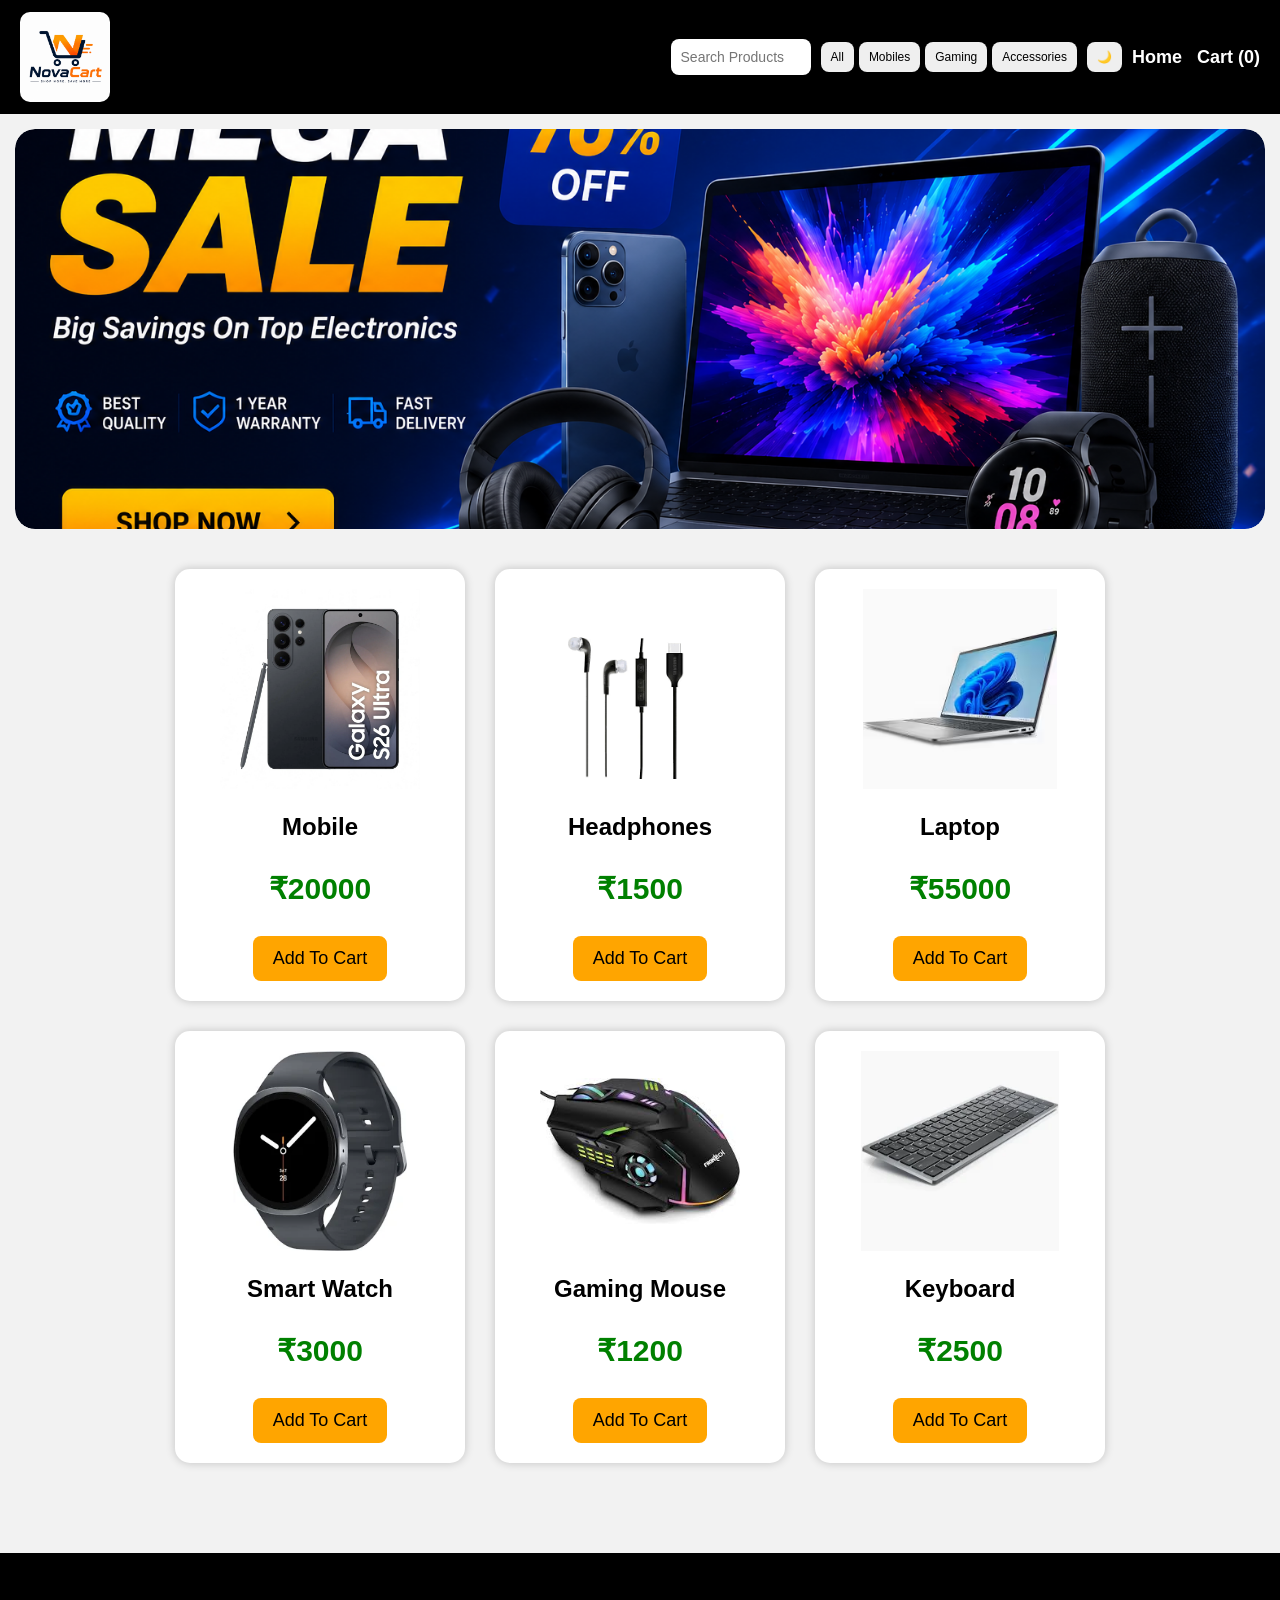
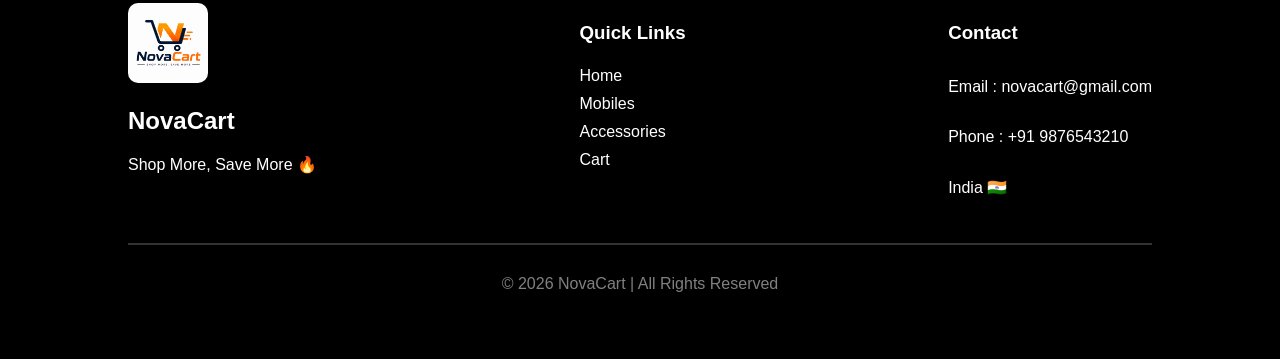
==== index.html @ a2e4e889 "Initial NovaCart project" ====
<!DOCTYPE html>
<html lang="en">

<head>
    <meta charset="UTF-8">
    <meta name="viewport" content="width=device-width, initial-scale=1.0">
    <title>NovaCart</title>
    <link rel="stylesheet" href="style.css">
</head>

<body>

    <nav>
        <img src="images/logo.png" class="logo">
        <div class="nav-right">
            <input type="text" placeholder="Search Products" id="search" onkeyup="searchProduct()">
            <div class="categories">
                <button onclick="filterProducts('all')">All</button>
                <button onclick="filterProducts('mobile')">Mobiles</button>
                <button onclick="filterProducts('gaming')">Gaming</button>
                <button onclick="filterProducts('accessories')">Accessories</button>
            </div>
            <button onclick="darkMode()">🌙</button>
       
            <div class="nav-links">
                <a href="index.html">Home</a>
                <a href="cart.html">Cart (<span id="cart-count">0</span>)</a>
            </div>
        </div>
    </nav>
  

    <div class="slider">
        <div class="slides">
            <img src="images/banner1.png">
            <img src="images/banner2.png">
            <img src="images/banner3.png">
            <img src="images/banner1.png">
        </div>
    </div>

    <div class="products">
        <div class="product" data-category="mobile">
            <img src="images/mobile.webp" onclick="openPopup('images/mobile.webp','Samsung S26 Ultra','12GB RAM | 256GB Storage',20000)">
            <h2>Mobile</h2>
            <p>₹20000</p>
            <button onclick="addToCart('Mobile',20000,'images/mobile.webp')">Add To Cart</button>
        </div>
        <div class="product" data-category="accessories">
            <img src="images/Samsung_Headphone.png" onclick="openPopup('images/Samsung_Headphone.png','Samsung Headphones','Noise Cancellation',1500)">
            <h2>Headphones</h2>
            <p>₹1500</p>
            <button onclick="addToCart('Headphones',1500,'images/Samsung_Headphone.png')">Add To Cart</button>
        </div>
        <div class="product" data-category="laptop">
            <img src="images/laptop.avif" onclick="openPopup('images/laptop.avif','Gaming Laptop','16GB RAM | RTX Graphics',55000)">
            <h2>Laptop</h2>
            <p>₹55000</p>
            <button onclick="addToCart('Laptop',55000,'images/laptop.avif')">Add To Cart</button>
        </div>
        <div class="product" data-category="accessories">
            <img src="images/smart_watch.webp" onclick="openPopup('images/smart_watch.webp','Smart Watch','Fitness Tracking',3000)">
            <h2>Smart Watch</h2>
            <p>₹3000</p>
            <button onclick="addToCart('Smart Watch',3000,'images/smart_watch.webp')">Add To Cart</button>
        </div>
        <div class="product" data-category="gaming">
            <img src="images/gaming_mouse.jpg" onclick="openPopup('images/gaming_mouse.jpg','Gaming Mouse','RGB Gaming Mouse',1200)">
            <h2>Gaming Mouse</h2>
            <p>₹1200</p>
            <button onclick="addToCart('Gaming Mouse',1200,'images/gaming_mouse.jpg')">Add To Cart</button>
        </div>
        <div class="product" data-category="accessories">
            <img src="images/keyboard.webp" onclick="openPopup('images/keyboard.webp','Mechanical Keyboard','RGB Keyboard',2500)">
            <h2>Keyboard</h2>
            <p>₹2500</p>
            <button onclick="addToCart('Keyboard',2500,'images/keyboard.webp')">Add To Cart</button>
        </div>
    </div>

    <div class="popup" id="popup">
        <div class="popup-content">
            <span class="close" onclick="closePopup()">✖</span>
            <img id="popup-img">
            <h2 id="popup-title"></h2>
            <p id="popup-desc"></p>
            <h3 id="popup-price"></h3>
            <button id="popup-cart-btn">Add To Cart</button>
        </div>
    </div>

    <footer class="footer">
        <div class="footer-content">
            <div class="footer-logo">
                <img src="images/logo.png" alt="NovaCart">
                <h2>NovaCart</h2>
                <p>Shop More, Save More 🔥</p>
            </div>
            <div class="footer-links">
                <h3>Quick Links</h3>
                <a href="#">Home</a>
                <a href="#">Mobiles</a>
                <a href="#">Accessories</a>
                <a href="#">Cart</a>
            </div>
            <div class="footer-contact">
                <h3>Contact</h3>
                <p>Email : novacart@gmail.com</p>
                <p>Phone : +91 9876543210</p>
                <p>India 🇮🇳</p>
            </div>
        </div>
        <hr>
        <p class="copyright">© 2026 NovaCart | All Rights Reserved</p>
    </footer>

    <div id="toast">✅ Added To Cart</div>

    <script src="script.js"></script>

</body>
</html>
---- style.css ----
body{
    margin: 0;
    padding: 0;
    font-family: Arial;
    background: #f2f2f2;
}

nav{
    background: black;
    padding: 12px 20px;
    display: flex;
    justify-content: space-between;
    align-items: center;
    position: sticky;
    top: 0;
    z-index: 99999;
    width: 100%;
    box-sizing: border-box;
    flex-wrap: nowrap;
}

.logo{
    width: 90px;
    height: auto;
    border-radius: 10px;
    flex-shrink: 0;
}

.nav-right{
    display: flex;
    align-items: center;
    gap: 10px;
    flex-wrap: nowrap;
    flex: 1;
    justify-content: flex-end;
}

.nav-links{
    display: flex;
    gap: 15px;
    align-items: center;
}

.nav-links a{
    color: white;
    text-decoration: none;
    font-size: 18px;
    font-weight: bold;
    cursor: pointer;
    pointer-events: auto;
}

nav input{
    padding: 10px;
    width: 120px;
    border-radius: 8px;
    border: none;
    outline: none;
    font-size: 14px;
}

.categories{
    display: flex;
    gap: 5px;
}

nav button{
    padding: 8px 10px;
    border: none;
    border-radius: 8px;
    cursor: pointer;
    transition: 0.3s;
    font-size: 12px;
}

nav button:hover{
    background: orange;
    color: white;
}

.slider{
    width: calc(100% -30px);
    height: 400px;
    overflow: hidden;
    position: relative;
    z-index: 0;

    margin-top: 15px;
    margin-left: 15px;
    margin-right: 15px;

    border-radius: 20px;
}

.slides{
    display: flex;
    width: 400%;
    animation: slide 12s infinite;
}

.slides img{
    width: 25%;
    height: 400px;
    object-fit: cover;
    border-radius: 20px;
}

@keyframes slide{
    0%,20%{ transform: translateX(0%); }
    25%,45%{ transform: translateX(-25%); }
    50%,70%{ transform: translateX(-50%); }
    75%,95%{ transform: translateX(-75%); }
    100%{ transform: translateX(-75%); }
}

.products{
    display: flex;
    flex-wrap: wrap;
    justify-content: center;
    gap: 30px;
    padding: 40px;
    position: relative;
    z-index: 0;
}

.product{
    background: white;
    width: 250px;
    padding: 20px;
    border-radius: 15px;
    text-align: center;
    box-shadow: 0px 0px 10px rgba(0,0,0,0.2);
    transition: 0.3s;
}

.product:hover{
    transform: translateY(-8px) scale(1.03);
    box-shadow: 0 0 15px rgba(128,0,255,0.4), 0 0 30px rgba(128,0,255,0.2);
}

.product img{
    width: 200px;
    height: 200px;
    object-fit: contain;
    cursor: pointer;
}

.product p{
    color: green;
    font-size: 30px;
    font-weight: bold;
}

.product button{
    background: orange;
    border: none;
    padding: 12px 20px;
    border-radius: 8px;
    cursor: pointer;
    font-size: 18px;
}

.popup{
    position: fixed;
    top: 0;
    left: 0;
    width: 100%;
    height: 100%;
    background: rgba(0,0,0,0.7);
    display: none;
    justify-content: center;
    align-items: center;
    z-index: 999999;
}

.popup-content{
    background: white;
    width: 350px;
    padding: 30px;
    border-radius: 15px;
    text-align: center;
    position: relative;
}

.popup-content img{
    width: 250px;
    height: 250px;
    object-fit: contain;
}

.close{
    position: absolute;
    top: 10px;
    right: 20px;
    font-size: 30px;
    color: red;
    cursor: pointer;
}

#popup-cart-btn{
    background: orange;
    border: none;
    padding: 12px 20px;
    border-radius: 8px;
    cursor: pointer;
    font-size: 18px;
}

.dark{
    background: #111;
    color: white;
}

.dark .product,
.dark .cart-card,
.dark .checkout-box{
    background: #1f1f1f;
    color: white;
}

.title{
    text-align: center;
    margin-top: 40px;
    margin-bottom: 20px;
    font-size: 40px;
}

.cart-container{
    display: flex;
    flex-wrap: wrap;
    justify-content: center;
    gap: 30px;
    padding: 40px;
}

.cart-card{
    background: white;
    width: 250px;
    padding: 20px;
    border-radius: 15px;
    text-align: center;
    box-shadow: 0px 0px 10px gray;
    transition: 0.3s;
}

.cart-card:hover{
    transform: scale(1.03);
}

.cart-card img{
    width: 150px;
    height: 150px;
    object-fit: contain;
}

.cart-card h3{
    color: green;
}

.cart-card button{
    background: orange;
    border: none;
    padding: 10px 15px;
    border-radius: 5px;
    cursor: pointer;
    margin: 5px;
}

.total{
    text-align: center;
    margin-bottom: 30px;
    font-size: 35px;
}

.footer{
    background: black;
    color: white;
    padding: 50px 10%;
    margin-top: 50px;
}

.footer-content{
    display: flex;
    justify-content: space-between;
    flex-wrap: wrap;
    gap: 40px;
}

.footer-logo img{
    width: 80px;
    border-radius: 10px;
}

.footer-links,
.footer-contact{
    display: flex;
    flex-direction: column;
}

.footer-links a{
    color: white;
    text-decoration: none;
    margin: 5px 0;
}

.footer-links a:hover{
    color: orange;
}

.footer hr{
    margin: 30px 0;
    border: 1px solid #333;
}

.copyright{
    text-align: center;
    color: gray;
}

.checkout-container{
    display: flex;
    justify-content: center;
    align-items: flex-start;
    flex-wrap: wrap;
    gap: 30px;
    padding: 50px;
}

.checkout-box{
    background: white;
    width: 350px;
    min-height: 500px;
    padding: 25px;
    border-radius: 15px;
    box-shadow: 0px 0px 10px rgba(0,0,0,0.2);
}

.checkout-box h2{
    margin-bottom: 20px;
}

.checkout-box input,
.checkout-box textarea{
    width: 100%;
    padding: 12px;
    margin-bottom: 15px;
    border-radius: 8px;
    border: 1px solid #ccc;
    box-sizing: border-box;
    font-size: 16px;
    background: #f8f8f8;
}

.checkout-box textarea{
    height: 100px;
    resize: none;
}

.payment-option{
    display: flex;
    align-items: center;
    gap: 12px;
    margin-bottom: 20px;
    font-size: 20px;
}

.payment-option input{
    width: auto;
}

.checkout-item{
    display: flex;
    align-items: center;
    gap: 15px;
    margin-bottom: 20px;
    border-bottom: 1px solid #ddd;
    padding-bottom: 10px;
}

.checkout-item img{
    width: 80px;
    height: 80px;
    object-fit: contain;
}

#checkout-total{
    margin-top: 20px;
    color: green;
    font-size: 32px;
}

.place-order-btn{
    width: 100%;
    padding: 15px;
    background: purple;
    color: white;
    border: none;
    border-radius: 10px;
    font-size: 18px;
    cursor: pointer;
    margin-top: 20px;
    transition: 0.3s;
    box-shadow: 0px 0px 15px purple;
}

.place-order-btn:hover{
    background: darkviolet;
}

#toast{
    position: fixed;
    bottom: 30px;
    right: 20px;
    background: black;
    color: white;
    padding: 15px 25px;
    border-radius: 10px;
    font-size: 16px;
    opacity: 0;
    transition: 0.4s ease;
    z-index: 999999;
}

#toast.show{
    opacity: 1;
}

@media(max-width: 768px){
    nav{
        flex-direction: column;
        gap: 20px;
    }
    .nav-right,
    .nav-links{
        flex-direction: column;
    }
    nav input{
        width: 200px;
    }
    .slider{
        height: 250px;
    }
    .slides img{
        height: 250px;
    }
    .product,
    .cart-card,
    .checkout-box{
        width: 90%;
    }
    .footer-content{
        flex-direction: column;
        text-align: center;
    }
    .checkout-container{
        padding: 20px;
    }
}
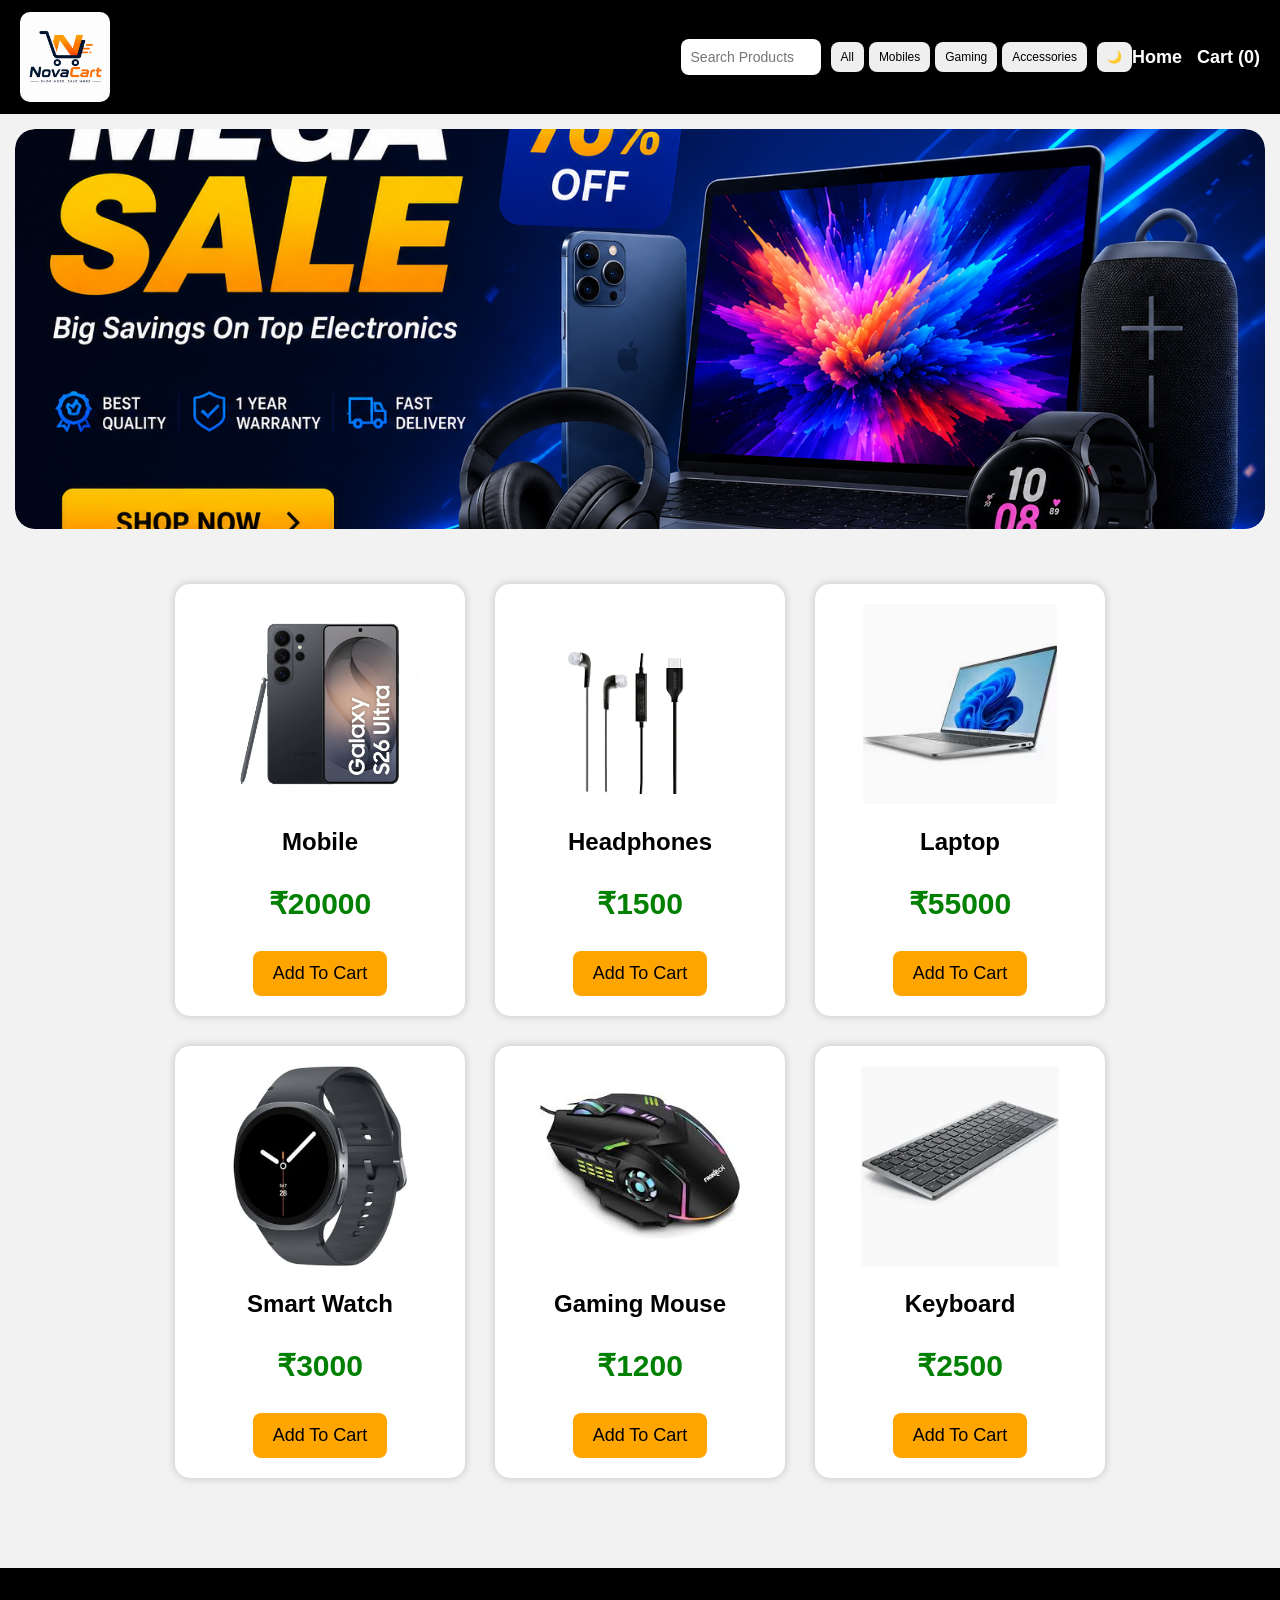
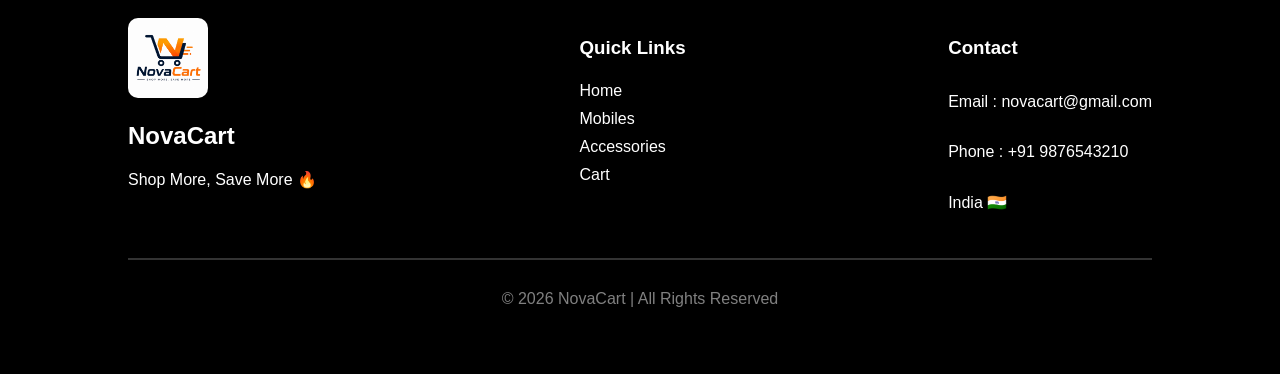
==== commit d33c71c9: "Added mobile responsive navbar" ====
--- a/index.html
+++ b/index.html
@@ -12,6 +12,7 @@
 
     <nav>
         <img src="images/logo.png" class="logo">
+        <span class="menu-icon" onclick="toggleMenu()">☰</span>
         <div class="nav-right">
             <input type="text" placeholder="Search Products" id="search" onkeyup="searchProduct()">
             <div class="categories">
@@ -21,10 +22,10 @@
                 <button onclick="filterProducts('accessories')">Accessories</button>
             </div>
             <button onclick="darkMode()">🌙</button>
-       
-            <div class="nav-links">
-                <a href="index.html">Home</a>
-                <a href="cart.html">Cart (<span id="cart-count">0</span>)</a>
+        </div>
+        <div class="nav-links">
+            <a href="index.html">Home</a>
+            <a href="cart.html">Cart (<span id="cart-count">0</span>)</a>
             </div>
         </div>
     </nav>
--- a/style.css
+++ b/style.css
@@ -78,17 +78,20 @@
     color: white;
 }
 
+.menu-icon{
+    display: none;
+    font-size: 30px;
+    color: white;
+    cursor: pointer;
+}
+
 .slider{
-    width: calc(100% -30px);
+    width: calc(100% - 30px);
     height: 400px;
     overflow: hidden;
     position: relative;
     z-index: 0;
-
-    margin-top: 15px;
-    margin-left: 15px;
-    margin-right: 15px;
-
+    margin: 15px auto;
     border-radius: 20px;
 }
 
@@ -427,21 +430,42 @@
 
 @media(max-width: 768px){
     nav{
+        flex-direction: row;
+        flex-wrap: wrap;
+        gap: 10px;
+        padding: 15px;
+    }
+    .menu-icon{
+        display: block;
+    }
+    .nav-right{
+        width: 100%;
         flex-direction: column;
-        gap: 20px;
-    }
-    .nav-right,
+        align-items: center;
+        gap: 12px;
+        display: none;
+    }
+    .nav-right.show{
+        display: flex;
+    }
     .nav-links{
+        display: flex;
         flex-direction: column;
+        gap: 10px;
+        align-items: center;
     }
     nav input{
-        width: 200px;
+        width: 90%;
+    }
+    .categories{
+        flex-wrap: wrap;
+        justify-content: center;
     }
     .slider{
-        height: 250px;
+        height: auto;
     }
     .slides img{
-        height: 250px;
+        height: auto;
     }
     .product,
     .cart-card,
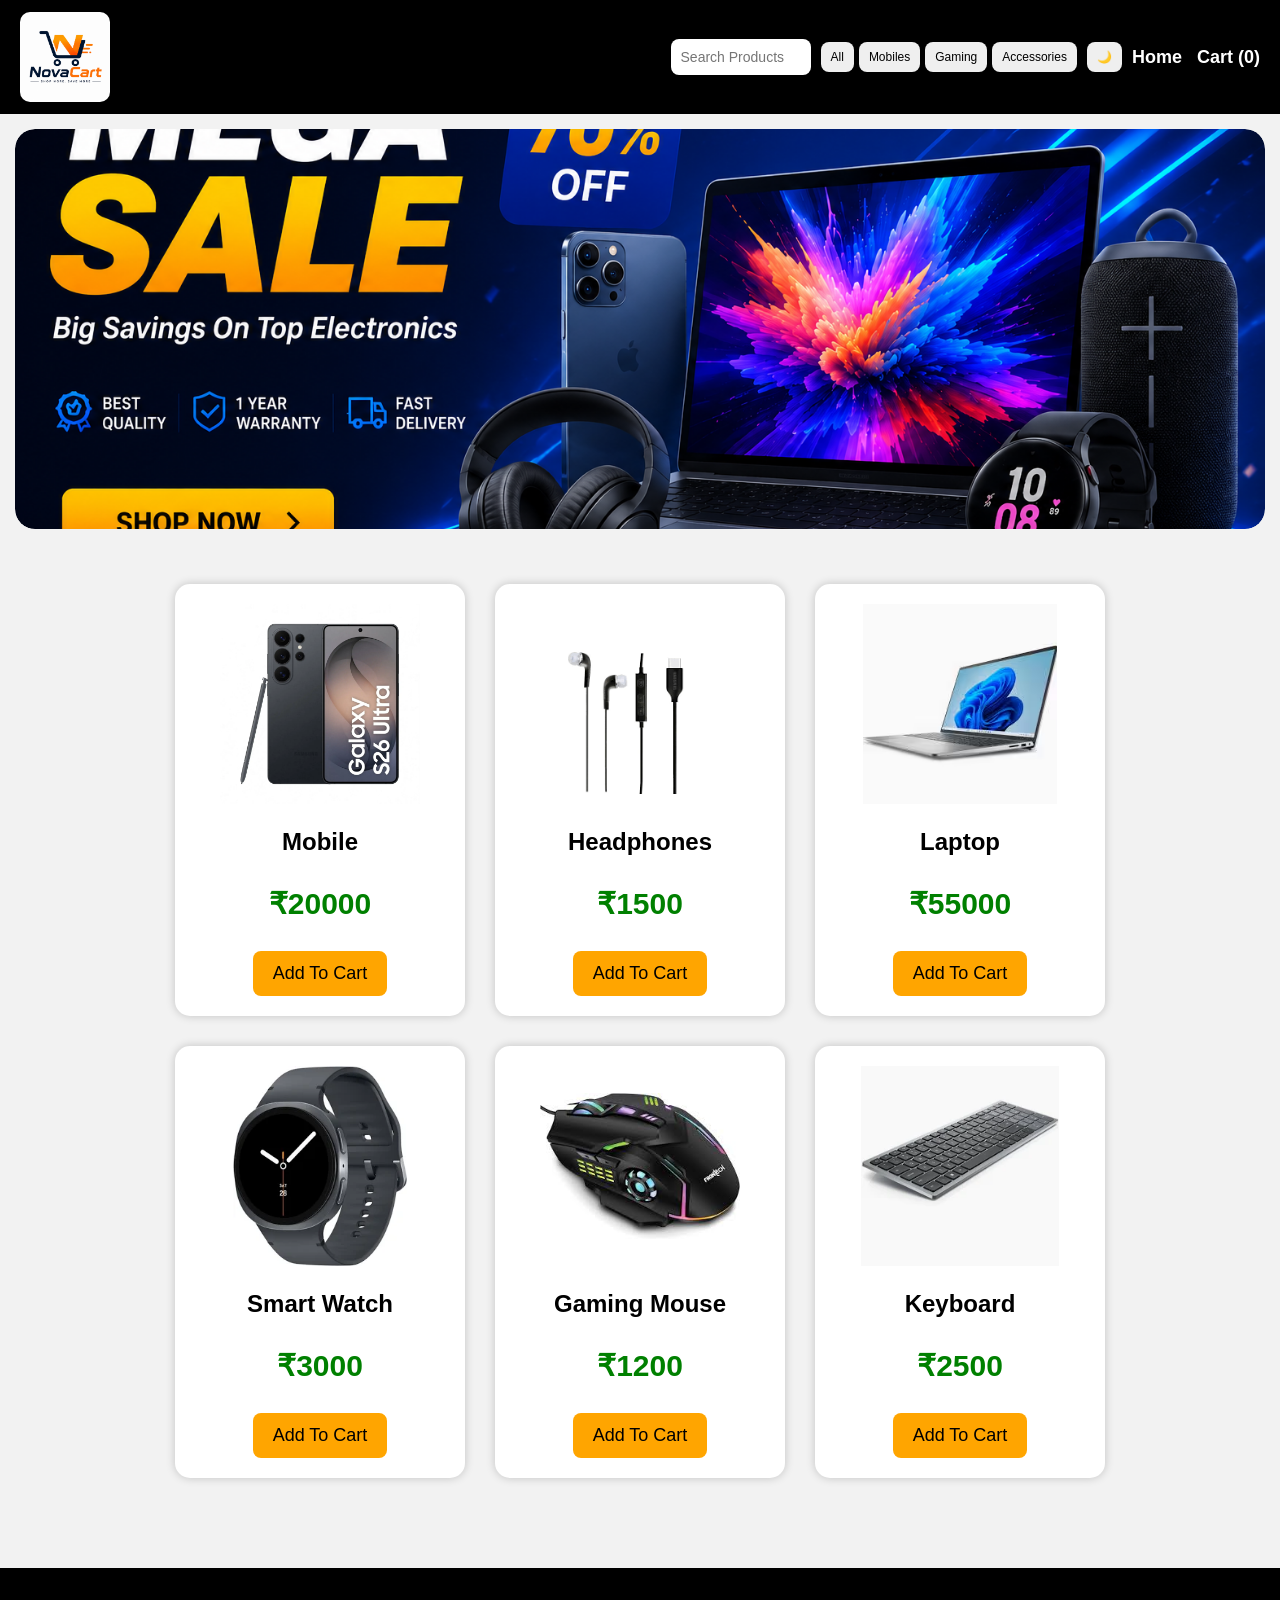
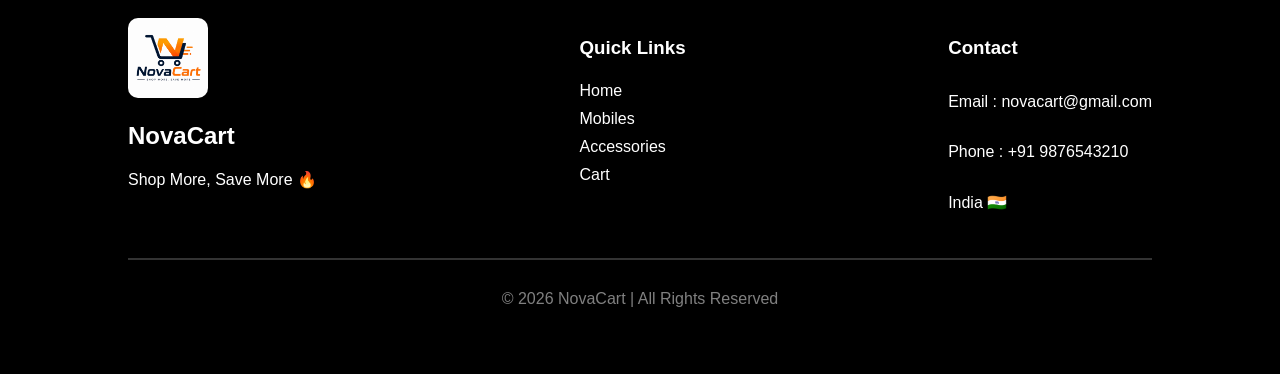
==== commit 5b9a7bdc: "added mobile resposive navbar" ====
--- a/index.html
+++ b/index.html
@@ -22,10 +22,9 @@
                 <button onclick="filterProducts('accessories')">Accessories</button>
             </div>
             <button onclick="darkMode()">🌙</button>
-        </div>
-        <div class="nav-links">
-            <a href="index.html">Home</a>
-            <a href="cart.html">Cart (<span id="cart-count">0</span>)</a>
+            <div class="nav-links">
+                <a href="index.html">Home</a>
+                <a href="cart.html">Cart (<span id="cart-count">0</span>)</a>
             </div>
         </div>
     </nav>
--- a/style.css
+++ b/style.css
@@ -430,7 +430,6 @@
 
 @media(max-width: 768px){
     nav{
-        flex-direction: row;
         flex-wrap: wrap;
         gap: 10px;
         padding: 15px;
@@ -439,27 +438,17 @@
         display: block;
     }
     .nav-right{
-        width: 100%;
-        flex-direction: column;
-        align-items: center;
-        gap: 12px;
         display: none;
     }
-    .nav-right.show{
-        display: flex;
-    }
     .nav-links{
-        display: flex;
+        display: none;
         flex-direction: column;
         gap: 10px;
         align-items: center;
-    }
-    nav input{
-        width: 90%;
-    }
-    .categories{
-        flex-wrap: wrap;
-        justify-content: center;
+        width: 100%;
+    }
+    .nav-links.show{
+        display: flex;
     }
     .slider{
         height: auto;
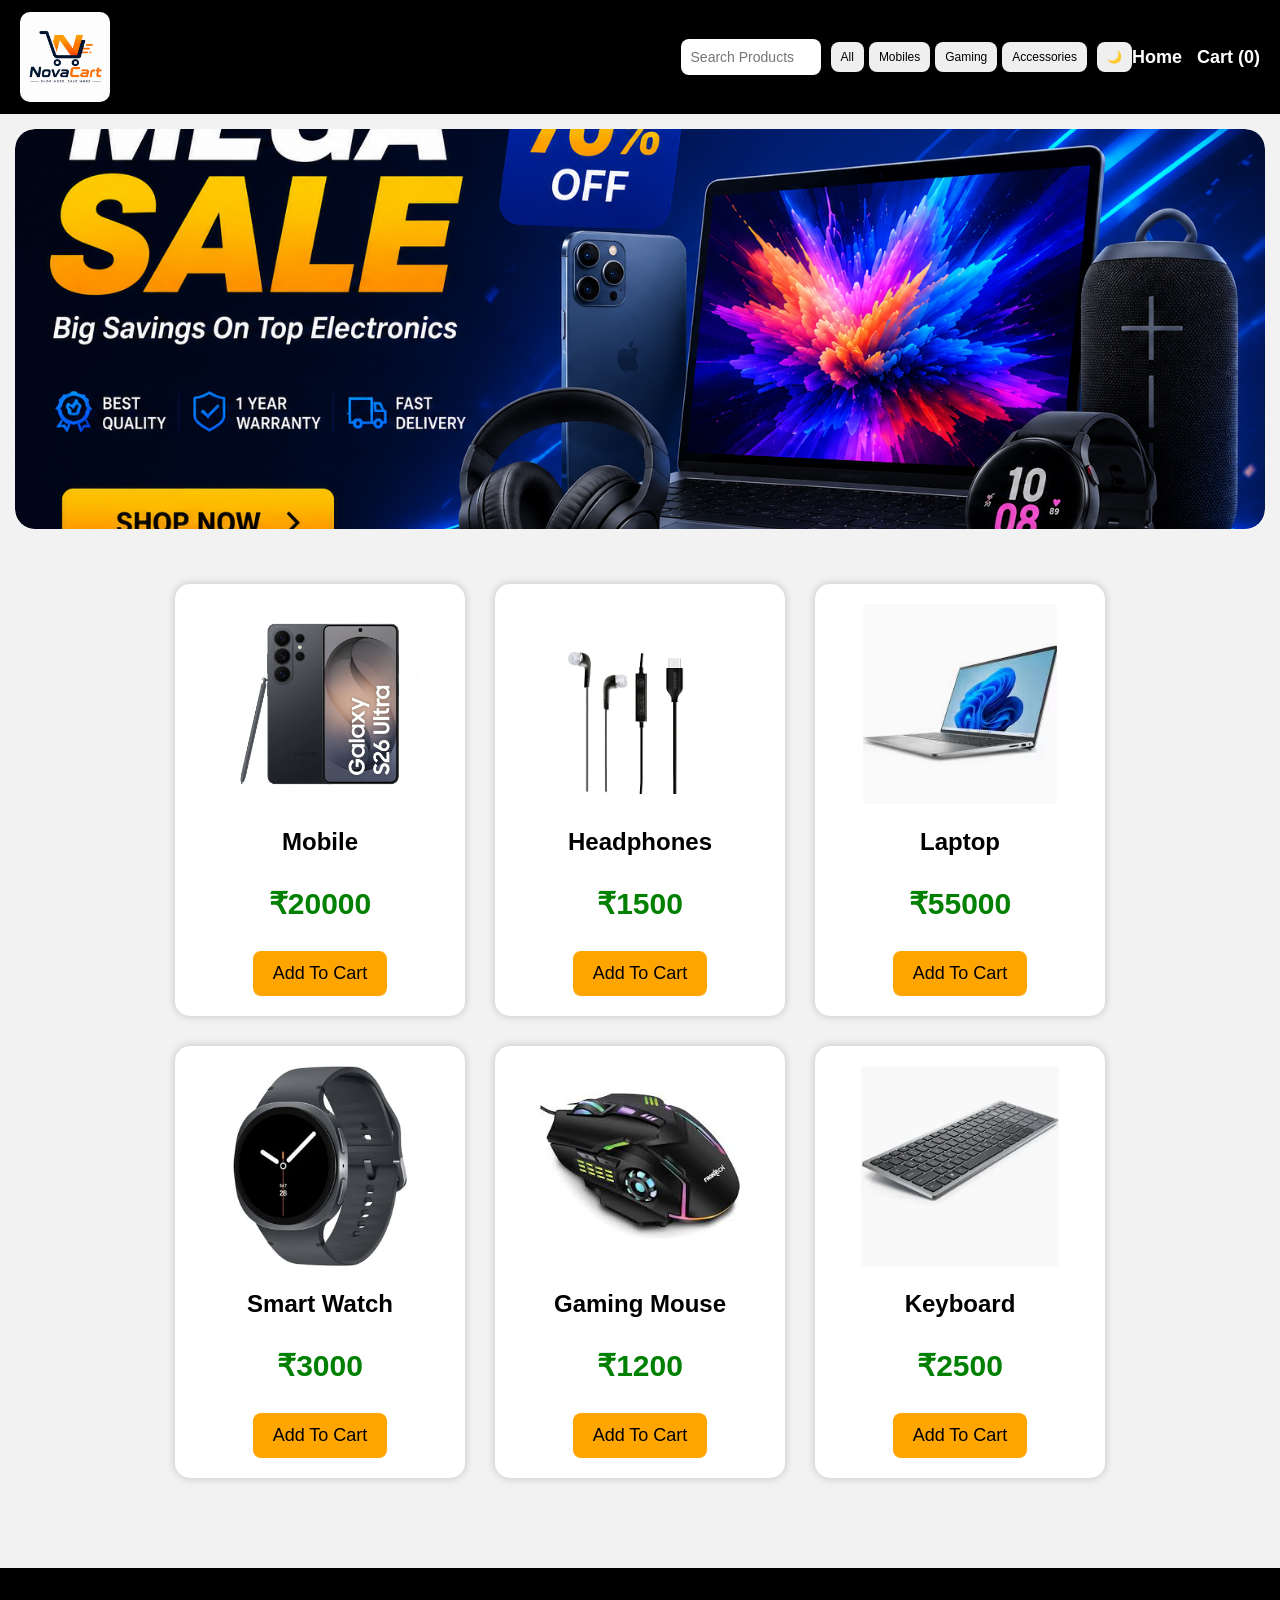
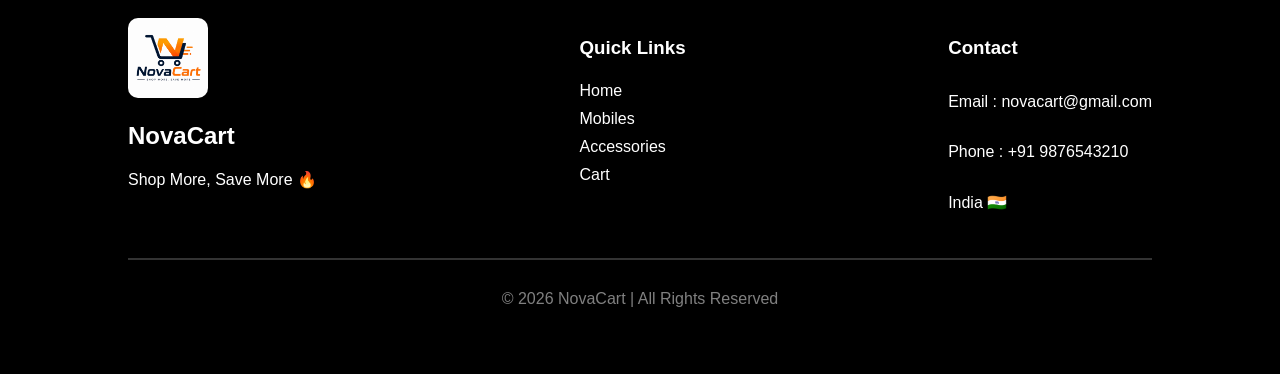
==== commit ff9a2799: "Added responsive mobile navbar" ====
--- a/index.html
+++ b/index.html
@@ -10,24 +10,24 @@
 
 <body>
 
-    <nav>
-        <img src="images/logo.png" class="logo">
-        <span class="menu-icon" onclick="toggleMenu()">☰</span>
-        <div class="nav-right">
-            <input type="text" placeholder="Search Products" id="search" onkeyup="searchProduct()">
-            <div class="categories">
-                <button onclick="filterProducts('all')">All</button>
-                <button onclick="filterProducts('mobile')">Mobiles</button>
-                <button onclick="filterProducts('gaming')">Gaming</button>
-                <button onclick="filterProducts('accessories')">Accessories</button>
-            </div>
-            <button onclick="darkMode()">🌙</button>
-            <div class="nav-links">
-                <a href="index.html">Home</a>
-                <a href="cart.html">Cart (<span id="cart-count">0</span>)</a>
-            </div>
+<nav>
+    <img src="images/logo.png" class="logo">
+    <span class="menu-icon" onclick="toggleMenu()">☰</span>
+    <div class="nav-right">
+        <input type="text" placeholder="Search Products" id="search" onkeyup="searchProduct()">
+        <div class="categories">
+            <button onclick="filterProducts('all')">All</button>
+            <button onclick="filterProducts('mobile')">Mobiles</button>
+            <button onclick="filterProducts('gaming')">Gaming</button>
+            <button onclick="filterProducts('accessories')">Accessories</button>
         </div>
-    </nav>
+        <button onclick="darkMode()">🌙</button>
+    </div>
+    <div class="nav-links">
+        <a href="index.html">Home</a>
+        <a href="cart.html">Cart (<span id="cart-count">0</span>)</a>
+    </div>
+</nav>
   
 
     <div class="slider">
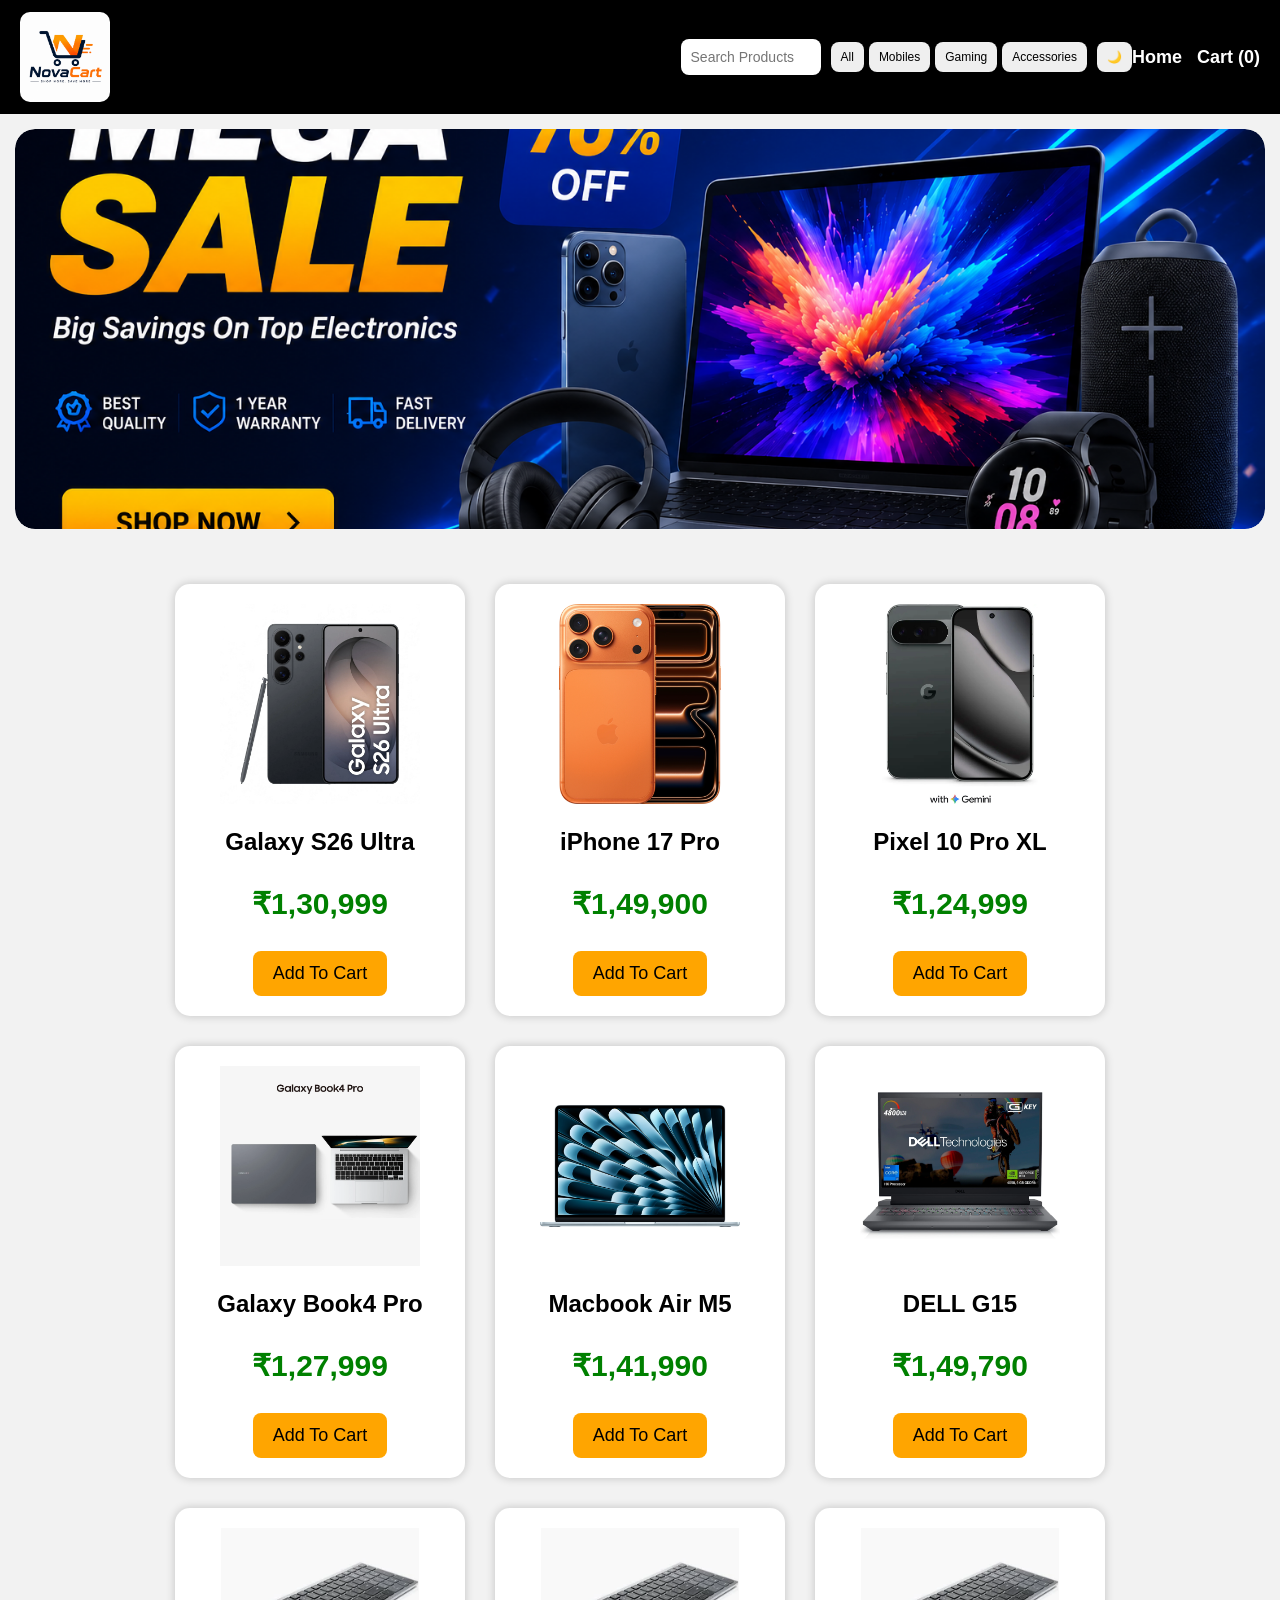
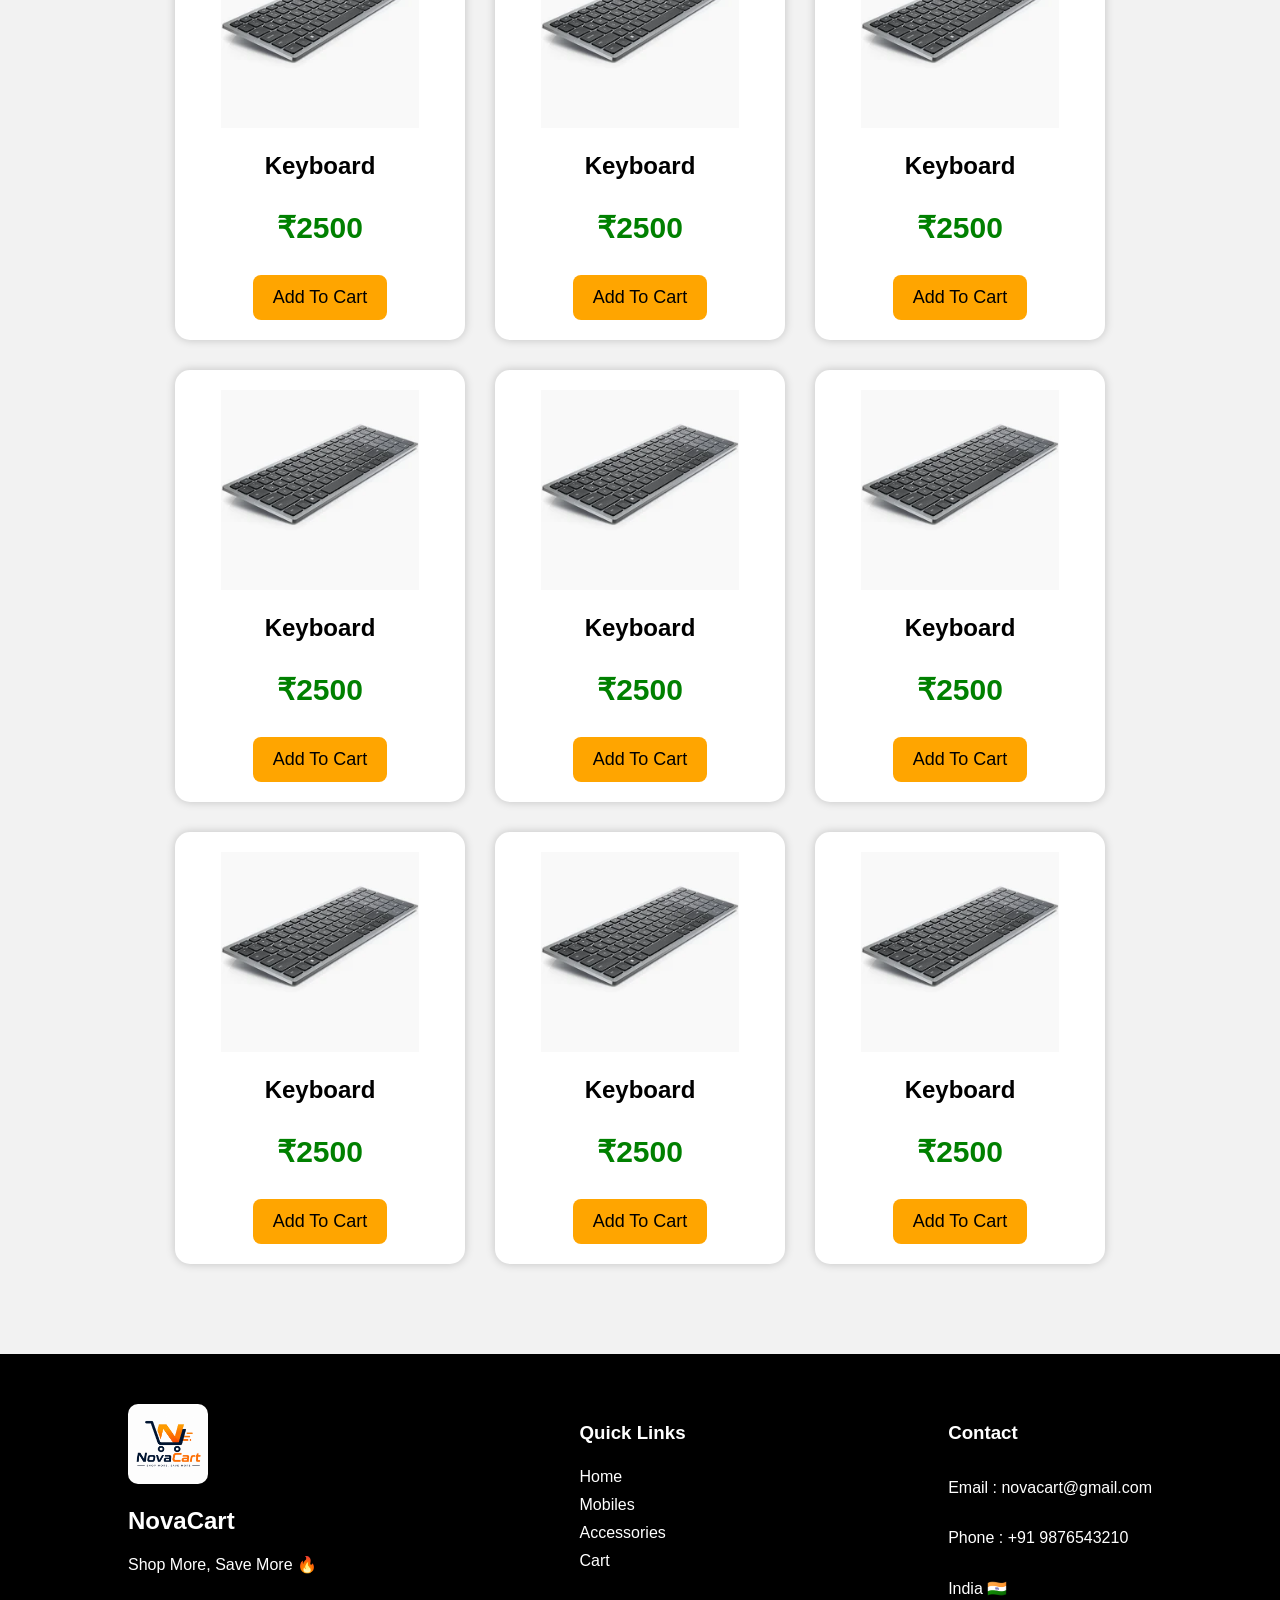
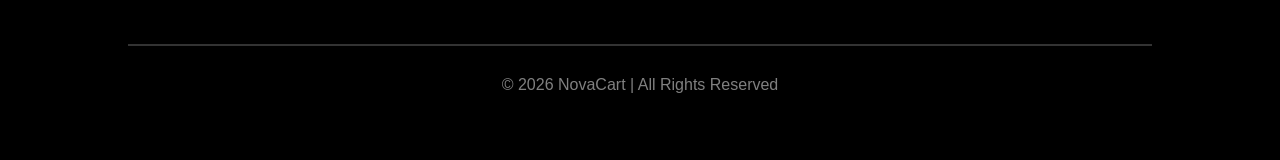
==== commit c08888c3: "New Products Added" ====
--- a/index.html
+++ b/index.html
@@ -41,34 +41,40 @@
 
     <div class="products">
         <div class="product" data-category="mobile">
-            <img src="images/mobile.webp" onclick="openPopup('images/mobile.webp','Samsung S26 Ultra','12GB RAM | 256GB Storage',20000)">
-            <h2>Mobile</h2>
-            <p>₹20000</p>
-            <button onclick="addToCart('Mobile',20000,'images/mobile.webp')">Add To Cart</button>
+            <img src="images/samsung s26.webp" onclick="openPopup('images/samsung s26.webp','Samsung S26 Ultra','12GB RAM | 256GB Storage',130999)">
+            <h2>Galaxy S26 Ultra</h2>
+            <p>₹1,30,999</p>
+            <button onclick="addToCart('S26 Ultra',130999,'images/mobile.webp')">Add To Cart</button>
         </div>
-        <div class="product" data-category="accessories">
-            <img src="images/Samsung_Headphone.png" onclick="openPopup('images/Samsung_Headphone.png','Samsung Headphones','Noise Cancellation',1500)">
-            <h2>Headphones</h2>
-            <p>₹1500</p>
-            <button onclick="addToCart('Headphones',1500,'images/Samsung_Headphone.png')">Add To Cart</button>
+        <div class="product" data-category="mobile">
+            <img src="images/iphone 17pro.webp" onclick="openPopup('images/iphone 17pro.webp','Apple iphone 17 Pro','256 GB Storage',149900)">
+            <h2>iPhone 17 Pro</h2>
+            <p>₹1,49,900</p>
+            <button onclick="addToCart('17 Pro',149900,'images/iphone 17pro.webp')">Add To Cart</button>
+        </div>
+        <div class="product" data-category="mobile">
+            <img src="images/pixel 10pro xl.webp" onclick="openPopup('images/pixel 10pro xl.webp','Google Pixel 10 Pro XL','16GB RAM | 256 GB Storage',124999)">
+            <h2>Pixel  10 Pro XL</h2>
+            <p>₹1,24,999</p>
+            <button onclick="addToCart('10 Pro XL',124400,'images/pixel 10pro xl.webp')">Add To Cart</button>
         </div>
         <div class="product" data-category="laptop">
-            <img src="images/laptop.avif" onclick="openPopup('images/laptop.avif','Gaming Laptop','16GB RAM | RTX Graphics',55000)">
-            <h2>Laptop</h2>
-            <p>₹55000</p>
-            <button onclick="addToCart('Laptop',55000,'images/laptop.avif')">Add To Cart</button>
+            <img src="images/galaxybook.webp" onclick="openPopup('images/galaxybook.webp','Galaxy Book4 Pro','16GB | 512 GB',127999)">
+            <h2>Galaxy Book4 Pro</h2>
+            <p>₹1,27,999</p>
+            <button onclick="addToCart('Galaxy Book4 Pro',127999,'images/galaxybook.webp')">Add To Cart</button>
         </div>
-        <div class="product" data-category="accessories">
-            <img src="images/smart_watch.webp" onclick="openPopup('images/smart_watch.webp','Smart Watch','Fitness Tracking',3000)">
-            <h2>Smart Watch</h2>
-            <p>₹3000</p>
-            <button onclick="addToCart('Smart Watch',3000,'images/smart_watch.webp')">Add To Cart</button>
+        <div class="product" data-category="laptop">
+            <img src="images/macbook.webp" onclick="openPopup('images/macbook.webp','Macbook Air M5','16GB | 512 GB',141990)">
+            <h2>Macbook Air M5</h2>
+            <p>₹1,41,990</p>
+            <button onclick="addToCart('Macbook Air M5',141990,'images/macbook.webp')">Add To Cart</button>
         </div>
-        <div class="product" data-category="gaming">
-            <img src="images/gaming_mouse.jpg" onclick="openPopup('images/gaming_mouse.jpg','Gaming Mouse','RGB Gaming Mouse',1200)">
-            <h2>Gaming Mouse</h2>
-            <p>₹1200</p>
-            <button onclick="addToCart('Gaming Mouse',1200,'images/gaming_mouse.jpg')">Add To Cart</button>
+        <div class="product" data-category="laptop">
+            <img src="images/dell.webp" onclick="openPopup('images/dell.webp','DELL G15','16 GB | 1TB',149790)">
+            <h2>DELL G15</h2>
+            <p>₹1,49,790</p>
+            <button onclick="addToCart('Keyboard',149790,'images/dell.webp')">Add To Cart</button>
         </div>
         <div class="product" data-category="accessories">
             <img src="images/keyboard.webp" onclick="openPopup('images/keyboard.webp','Mechanical Keyboard','RGB Keyboard',2500)">
@@ -76,6 +82,55 @@
             <p>₹2500</p>
             <button onclick="addToCart('Keyboard',2500,'images/keyboard.webp')">Add To Cart</button>
         </div>
+        <div class="product" data-category="accessories">
+            <img src="images/keyboard.webp" onclick="openPopup('images/keyboard.webp','Mechanical Keyboard','RGB Keyboard',2500)">
+            <h2>Keyboard</h2>
+            <p>₹2500</p>
+            <button onclick="addToCart('Keyboard',2500,'images/keyboard.webp')">Add To Cart</button>
+        </div>
+        <div class="product" data-category="accessories">
+            <img src="images/keyboard.webp" onclick="openPopup('images/keyboard.webp','Mechanical Keyboard','RGB Keyboard',2500)">
+            <h2>Keyboard</h2>
+            <p>₹2500</p>
+            <button onclick="addToCart('Keyboard',2500,'images/keyboard.webp')">Add To Cart</button>
+        </div>
+        <div class="product" data-category="accessories">
+            <img src="images/keyboard.webp" onclick="openPopup('images/keyboard.webp','Mechanical Keyboard','RGB Keyboard',2500)">
+            <h2>Keyboard</h2>
+            <p>₹2500</p>
+            <button onclick="addToCart('Keyboard',2500,'images/keyboard.webp')">Add To Cart</button>
+        </div>
+        <div class="product" data-category="accessories">
+            <img src="images/keyboard.webp" onclick="openPopup('images/keyboard.webp','Mechanical Keyboard','RGB Keyboard',2500)">
+            <h2>Keyboard</h2>
+            <p>₹2500</p>
+            <button onclick="addToCart('Keyboard',2500,'images/keyboard.webp')">Add To Cart</button>
+        </div>
+        <div class="product" data-category="accessories">
+            <img src="images/keyboard.webp" onclick="openPopup('images/keyboard.webp','Mechanical Keyboard','RGB Keyboard',2500)">
+            <h2>Keyboard</h2>
+            <p>₹2500</p>
+            <button onclick="addToCart('Keyboard',2500,'images/keyboard.webp')">Add To Cart</button>
+        </div>
+        <div class="product" data-category="accessories">
+            <img src="images/keyboard.webp" onclick="openPopup('images/keyboard.webp','Mechanical Keyboard','RGB Keyboard',2500)">
+            <h2>Keyboard</h2>
+            <p>₹2500</p>
+            <button onclick="addToCart('Keyboard',2500,'images/keyboard.webp')">Add To Cart</button>
+        </div>
+        <div class="product" data-category="accessories">
+            <img src="images/keyboard.webp" onclick="openPopup('images/keyboard.webp','Mechanical Keyboard','RGB Keyboard',2500)">
+            <h2>Keyboard</h2>
+            <p>₹2500</p>
+            <button onclick="addToCart('Keyboard',2500,'images/keyboard.webp')">Add To Cart</button>
+        </div>
+        <div class="product" data-category="accessories">
+            <img src="images/keyboard.webp" onclick="openPopup('images/keyboard.webp','Mechanical Keyboard','RGB Keyboard',2500)">
+            <h2>Keyboard</h2>
+            <p>₹2500</p>
+            <button onclick="addToCart('Keyboard',2500,'images/keyboard.webp')">Add To Cart</button>
+        </div>
+
     </div>
 
     <div class="popup" id="popup">
